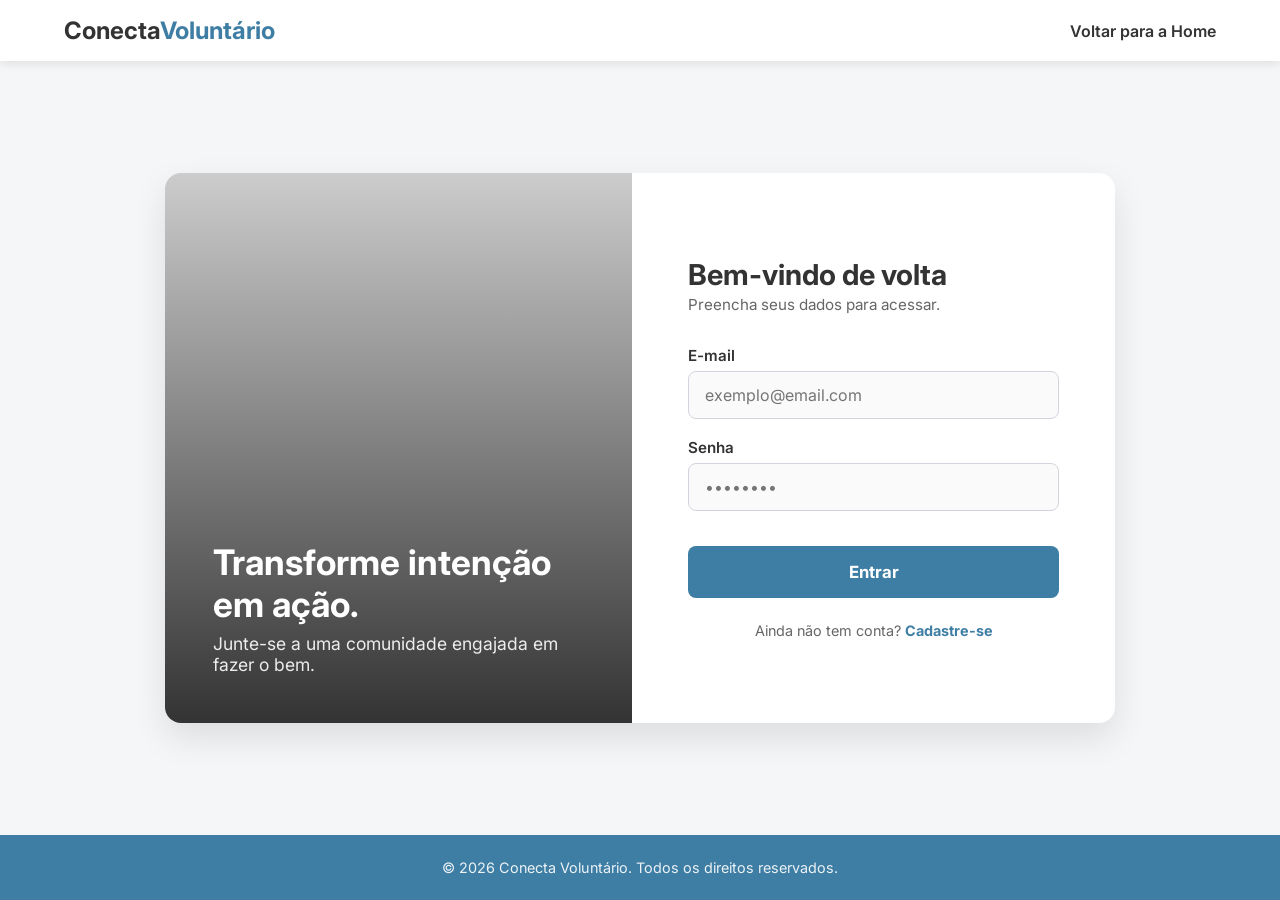
==== cadastro.html @ 64b3a7a9 "Commit inicial: Estrutura base do Front-end (HTML, CSS, JS)" ====
<!DOCTYPE html>
<html lang="pt-BR">
<head>
    <meta charset="UTF-8">
    <meta name="viewport" content="width=device-width, initial-scale=1.0">
    <title>Acesso | Conecta Voluntário</title>

    <link href="https://fonts.googleapis.com/css2?family=Inter:wght@400;600;700&display=swap" rel="stylesheet">
    <link rel="stylesheet" href="/style/style.css">
</head>
<body>

    <header class="navbar">
        <div class="logo">
            <h1>Conecta<span>Voluntário</span></h1>
        </div>
        <nav>
            <ul class="nav-links">
                <li><a href="index.html">Voltar para a Home</a></li>
            </ul>
        </nav>
    </header>

    <main class="auth-page">
        <div class="auth-card">
            
            <div class="auth-banner">
                <div class="banner-overlay"></div>
                <div class="banner-content">
                    <h2>Transforme intenção em ação.</h2>
                    <p>Junte-se a uma comunidade engajada em fazer o bem.</p>
                </div>
            </div>

            <div class="auth-form-area">
                
                <div id="boxLogin" class="form-box">
                    <h2>Bem-vindo de volta</h2>
                    <p class="subtitle">Preencha seus dados para acessar.</p>

                    <form id="formLogin">
                        <div class="input-group">
                            <label for="emailLogin">E-mail</label>
                            <input type="email" id="emailLogin" placeholder="exemplo@email.com" required>
                        </div>
                        <div class="input-group">
                            <label for="senhaLogin">Senha</label>
                            <input type="password" id="senhaLogin" placeholder="••••••••" required>
                        </div>
                        <button type="submit" class="btn-primary btn-block">Entrar</button>
                    </form>
                    
                    <p class="auth-link">Ainda não tem conta? <a href="#" id="linkIrParaCadastro">Cadastre-se</a></p>
                </div>

                <div id="boxCadastro" class="form-box oculto">
                    <h2>Crie sua Conta</h2>
                    <p class="subtitle">Faça parte da nossa rede de voluntariado.</p>

                    <form id="formCadastroData">
                        <div class="input-group">
                            <label for="nomeCadastro">Nome Completo</label>
                            <input type="text" id="nomeCadastro" placeholder="Digite seu nome" required>
                        </div>
                        <div class="input-group">
                            <label for="emailCadastro">E-mail</label>
                            <input type="email" id="emailCadastro" placeholder="exemplo@email.com" required>
                        </div>
                        <div class="input-group">
                            <label for="senhaCadastro">Senha</label>
                            <input type="password" id="senhaCadastro" placeholder="Crie uma senha forte" required>
                        </div>
                        <div class="input-group">
                            <label for="tipoUsuario">Eu sou um(a):</label>
                            <select id="tipoUsuario" required>
                                <option value="" disabled selected>Selecione</option>
                                <option value="voluntario">Voluntário</option>
                                <option value="ong">Organização (ONG)</option>
                            </select>
                        </div>
                        <button type="submit" class="btn-primary btn-block">Cadastrar</button>
                    </form>

                    <p class="auth-link">Já possui uma conta? <a href="#" id="linkIrParaLogin">Faça Login</a></p>
                </div>

            </div>
        </div>
    </main>

    <footer>
        <p>&copy; 2026 Conecta Voluntário. Todos os direitos reservados.</p>
    </footer>

    <script src="src/cadastro.js"></script>
</body>
</html>
---- style/style.css ----
/* 1. Variáveis Gerais e Reset */
:root {
    --primary-color: #3e7ea4;
    --secondary-color: #F9A825;
    --text-dark: #333333;
    --text-light: #FFFFFF;
    --bg-color: #F4F6F8;
    --font-main: 'Inter', sans-serif; 
}

* {
    margin: 0;
    padding: 0;
    box-sizing: border-box;
    font-family: var(--font-main);
}

body {
    background-color: var(--bg-color);
    color: var(--text-dark);
    min-height: 100vh;
    display: flex;
    flex-direction: column;
}

main {
    flex-grow: 1; 
}

/* 2. Navbar */
.navbar {
    display: flex;
    justify-content: space-between;
    align-items: center;
    padding: 1rem 5%;
    background-color: var(--text-light);
    box-shadow: 0 2px 10px rgba(0,0,0,0.1);
}

.logo h1 {
    font-size: 1.5rem;
    color: var(--text-dark);
}

.logo span {
    color: var(--primary-color);
}

.nav-links {
    list-style: none;
    display: flex;
    gap: 1.5rem;
}

.nav-links a {
    text-decoration: none;
    color: var(--text-dark);
    font-weight: 600;
    transition: color 0.3s;
}

.nav-links a:hover {
    color: var(--primary-color);
}

/* 3. Rodapé */
footer {
    background-color: var(--primary-color); 
    color: var(--text-light); 
    text-align: center;
    padding: 1.5rem 1rem;
    margin-top: auto; 
}

footer p {
    font-size: 0.9rem;
    opacity: 0.9; 
}

/* 4. Botões Globais */
button {
    cursor: pointer;
    border: none;
    border-radius: 5px;
    font-weight: bold;
    transition: background-color 0.3s, transform 0.1s;
}

button:active {
    transform: scale(0.98);
}

.btn-primary, .btn-cadastro {
    background-color: var(--primary-color);
    color: var(--text-light);
    padding: 0.8rem 1.5rem;
}

.btn-secondary, .btn-login {
    background-color: transparent;
    color: var(--primary-color);
    border: 1px solid var(--primary-color);
    padding: 0.8rem 1.5rem;
}

.btn-primary:hover, .btn-cadastro:hover {
    background-color: #2b5c7a; 
}

.btn-secondary:hover, .btn-login:hover {
    background-color: #eaf3f8; 
}

.btn-block {
    width: 100%;
    padding: 1rem;
    font-size: 1.05rem;
    border-radius: 8px;
    margin-top: 1rem;
}

/* Página Inicial */
.hero {
    height: 80vh;
    display: flex;
    align-items: center;
    justify-content: center;
    text-align: center;
    padding: 0 5%;
}

.hero-content h2 {
    font-size: 3rem;
    margin-bottom: 1rem;
    color: var(--primary-color);
}

.hero-content p {
    font-size: 1.2rem;
    margin-bottom: 2rem;
    max-width: 600px;
    margin-left: auto;
    margin-right: auto;
}

.hero-actions {
    display: flex;
    gap: 1rem;
    justify-content: center;
}

.hero-actions button {
    padding: 1rem 2rem;
    font-size: 1.1rem;
}

/* 6. Login / Cadastro */
.auth-page {
    flex-grow: 1;
    display: flex;
    justify-content: center;
    align-items: center;
    padding: 3rem 20px;
}

.auth-card {
    display: flex;
    width: 100%;
    max-width: 950px;
    background-color: #ffffff;
    border-radius: 16px;
    box-shadow: 0 15px 35px rgba(0,0,0,0.1);
    overflow: hidden;
    min-height: 550px;
}

.auth-banner {
    flex: 1;
    background-image: url('https://images.unsplash.com/photo-1488521787991-ed7bbaae773c?ixlib=rb-4.0.3&auto=format&fit=crop&w=800&q=80');
    background-size: cover;
    background-position: center;
    position: relative;
    display: flex;
    flex-direction: column;
    justify-content: flex-end;
    padding: 3rem;
    color: var(--text-light);
}

.banner-overlay {
    position: absolute;
    top: 0; left: 0; right: 0; bottom: 0;
    background: linear-gradient(to top, rgba(0,0,0,0.8) 0%, rgba(0,0,0,0.2) 100%);
}

.banner-content {
    position: relative;
    z-index: 1;
}

.banner-content h2 { font-size: 2.2rem; margin-bottom: 0.5rem; }
.banner-content p { font-size: 1.1rem; opacity: 0.9; }

.auth-form-area {
    flex: 1;
    padding: 3rem 3.5rem;
    display: flex;
    flex-direction: column;
    justify-content: center;
}

.form-box h2 { font-size: 1.8rem; margin-bottom: 0.2rem; }
.form-box .subtitle { color: #666; margin-bottom: 2rem; font-size: 0.95rem; }

.input-group {
    margin-bottom: 1.2rem;
    display: flex;
    flex-direction: column;
    text-align: left;
}

.input-group label {
    font-weight: 600;
    margin-bottom: 0.4rem;
    color: var(--text-dark);
    font-size: 0.95rem;
}

.input-group input, 
.input-group select {
    width: 100%;
    padding: 0.8rem 1rem;
    border: 1px solid #d1d5db;
    border-radius: 8px;
    font-size: 1rem;
    font-family: var(--font-main);
    outline: none;
    background-color: #fafafa;
    transition: all 0.3s ease;
}

.input-group input:focus, 
.input-group select:focus {
    border-color: var(--primary-color);
    background-color: #ffffff;
    box-shadow: 0 0 0 4px rgba(62, 126, 164, 0.15); 
}

.oculto { display: none !important; }
.form-box { animation: fadeIn 0.4s ease-in-out; }

@keyframes fadeIn {
    from { opacity: 0; transform: translateX(10px); }
    to { opacity: 1; transform: translateX(0); }
}

.auth-link { text-align: center; margin-top: 1.5rem; font-size: 0.9rem; color: #666; }
.auth-link a { color: var(--primary-color); font-weight: bold; text-decoration: none; }
.auth-link a:hover { text-decoration: underline; }

/* 7. Responsividade */
@media (max-width: 768px) {
    .auth-banner { display: none; }
    .auth-form-area { padding: 2.5rem 1.5rem; }
    .hero-content h2 { font-size: 2.2rem; }
}
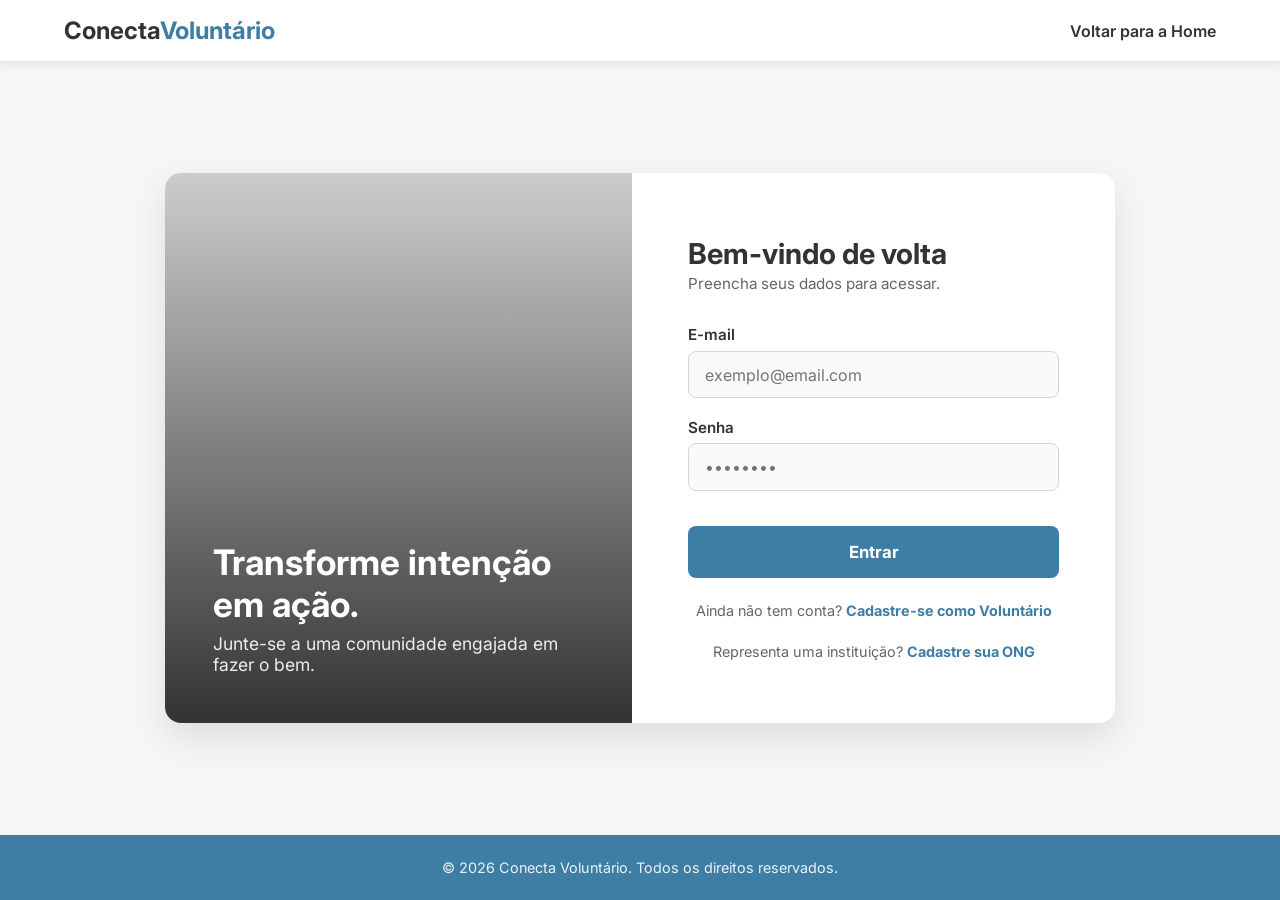
==== commit 54ecb3ec: "fix: restaurar o layout split card e adiciona campo de CPF no cadastro" ====
--- a/cadastro.html
+++ b/cadastro.html
@@ -6,8 +6,7 @@
     <title>Acesso | Conecta Voluntário</title>
 
     <link href="https://fonts.googleapis.com/css2?family=Inter:wght@400;600;700&display=swap" rel="stylesheet">
-    <link rel="stylesheet" href="/style/style.css">
-</head>
+    <link rel="stylesheet" href="style/style.css"> </head>
 <body>
 
     <header class="navbar">
@@ -50,43 +49,67 @@
                         <button type="submit" class="btn-primary btn-block">Entrar</button>
                     </form>
                     
-                    <p class="auth-link">Ainda não tem conta? <a href="#" id="linkIrParaCadastro">Cadastre-se</a></p>
+                    <p class="auth-link">Ainda não tem conta? <a href="#" id="linkIrParaCadastro">Cadastre-se como Voluntário</a></p>
+                    <p class="auth-link">Representa uma instituição? <a href="#" id="linkIrParaCadastroOng">Cadastre sua ONG</a></p>
                 </div>
 
-                <div id="boxCadastro" class="form-box oculto">
+                <div id="boxCadastroVoluntario" class="form-box oculto">
                     <h2>Crie sua Conta</h2>
-                    <p class="subtitle">Faça parte da nossa rede de voluntariado.</p>
+                    <p class="subtitle">Faça parte da nossa rede de voluntários.</p>
 
-                    <form id="formCadastroData">
+                    <form id="formCadastroVoluntario">
                         <div class="input-group">
-                            <label for="nomeCadastro">Nome Completo</label>
-                            <input type="text" id="nomeCadastro" placeholder="Digite seu nome" required>
+                            <label for="nomeVoluntario">Nome Completo</label>
+                            <input type="text" id="nomeVoluntario" placeholder="Digite seu nome" required>
                         </div>
                         <div class="input-group">
-                            <label for="emailCadastro">E-mail</label>
-                            <input type="email" id="emailCadastro" placeholder="exemplo@email.com" required>
+                            <label for="cpfVoluntario">CPF</label>
+                            <input type="text" id="cpfVoluntario" placeholder="000.000.000-00" required>
                         </div>
                         <div class="input-group">
-                            <label for="senhaCadastro">Senha</label>
-                            <input type="password" id="senhaCadastro" placeholder="Crie uma senha forte" required>
+                            <label for="emailVoluntario">E-mail</label>
+                            <input type="email" id="emailVoluntario" placeholder="exemplo@email.com" required>
                         </div>
                         <div class="input-group">
-                            <label for="tipoUsuario">Eu sou um(a):</label>
-                            <select id="tipoUsuario" required>
-                                <option value="" disabled selected>Selecione</option>
-                                <option value="voluntario">Voluntário</option>
-                                <option value="ong">Organização (ONG)</option>
-                            </select>
+                            <label for="senhaVoluntario">Senha</label>
+                            <input type="password" id="senhaVoluntario" placeholder="Crie uma senha forte" required>
                         </div>
-                        <button type="submit" class="btn-primary btn-block">Cadastrar</button>
+                        <button type="submit" class="btn-primary btn-block">Cadastrar Voluntário</button>
                     </form>
 
+                    <p class="auth-link">É uma instituição? <a href="#" id="linkIrParaCadastroOng2">Cadastre sua ONG aqui</a></p>
                     <p class="auth-link">Já possui uma conta? <a href="#" id="linkIrParaLogin">Faça Login</a></p>
                 </div>
 
-            </div>
-        </div>
-    </main>
+                <div id="boxCadastroOng" class="form-box oculto">
+                    <h2>Cadastro de Instituição</h2>
+                    <p class="subtitle">Encontre voluntários para sua causa.</p>
+
+                    <form id="formCadastroOng">
+                        <div class="input-group">
+                            <label for="nomeOng">Nome da Instituição (Razão Social)</label>
+                            <input type="text" id="nomeOng" placeholder="Ex: Instituto Verde" required>
+                        </div>
+                        <div class="input-group">
+                            <label for="cnpjOng">CNPJ</label>
+                            <input type="text" id="cnpjOng" placeholder="00.000.000/0000-00" required>
+                        </div>
+                        <div class="input-group">
+                            <label for="emailOng">E-mail Corporativo</label>
+                            <input type="email" id="emailOng" placeholder="contato@ong.com.br" required>
+                        </div>
+                        <div class="input-group">
+                            <label for="senhaOng">Senha</label>
+                            <input type="password" id="senhaOng" placeholder="Crie uma senha forte" required>
+                        </div>
+                        <button type="submit" class="btn-secondary btn-block">Cadastrar ONG</button>
+                    </form>
+
+                    <p class="auth-link">É um voluntário? <a href="#" id="linkIrParaCadastro2">Cadastre-se aqui</a></p>
+                    <p class="auth-link">Já possui uma conta? <a href="#" id="linkIrParaLogin2">Faça Login</a></p>
+                </div>
+
+            </div> </div> </main>
 
     <footer>
         <p>&copy; 2026 Conecta Voluntário. Todos os direitos reservados.</p>
